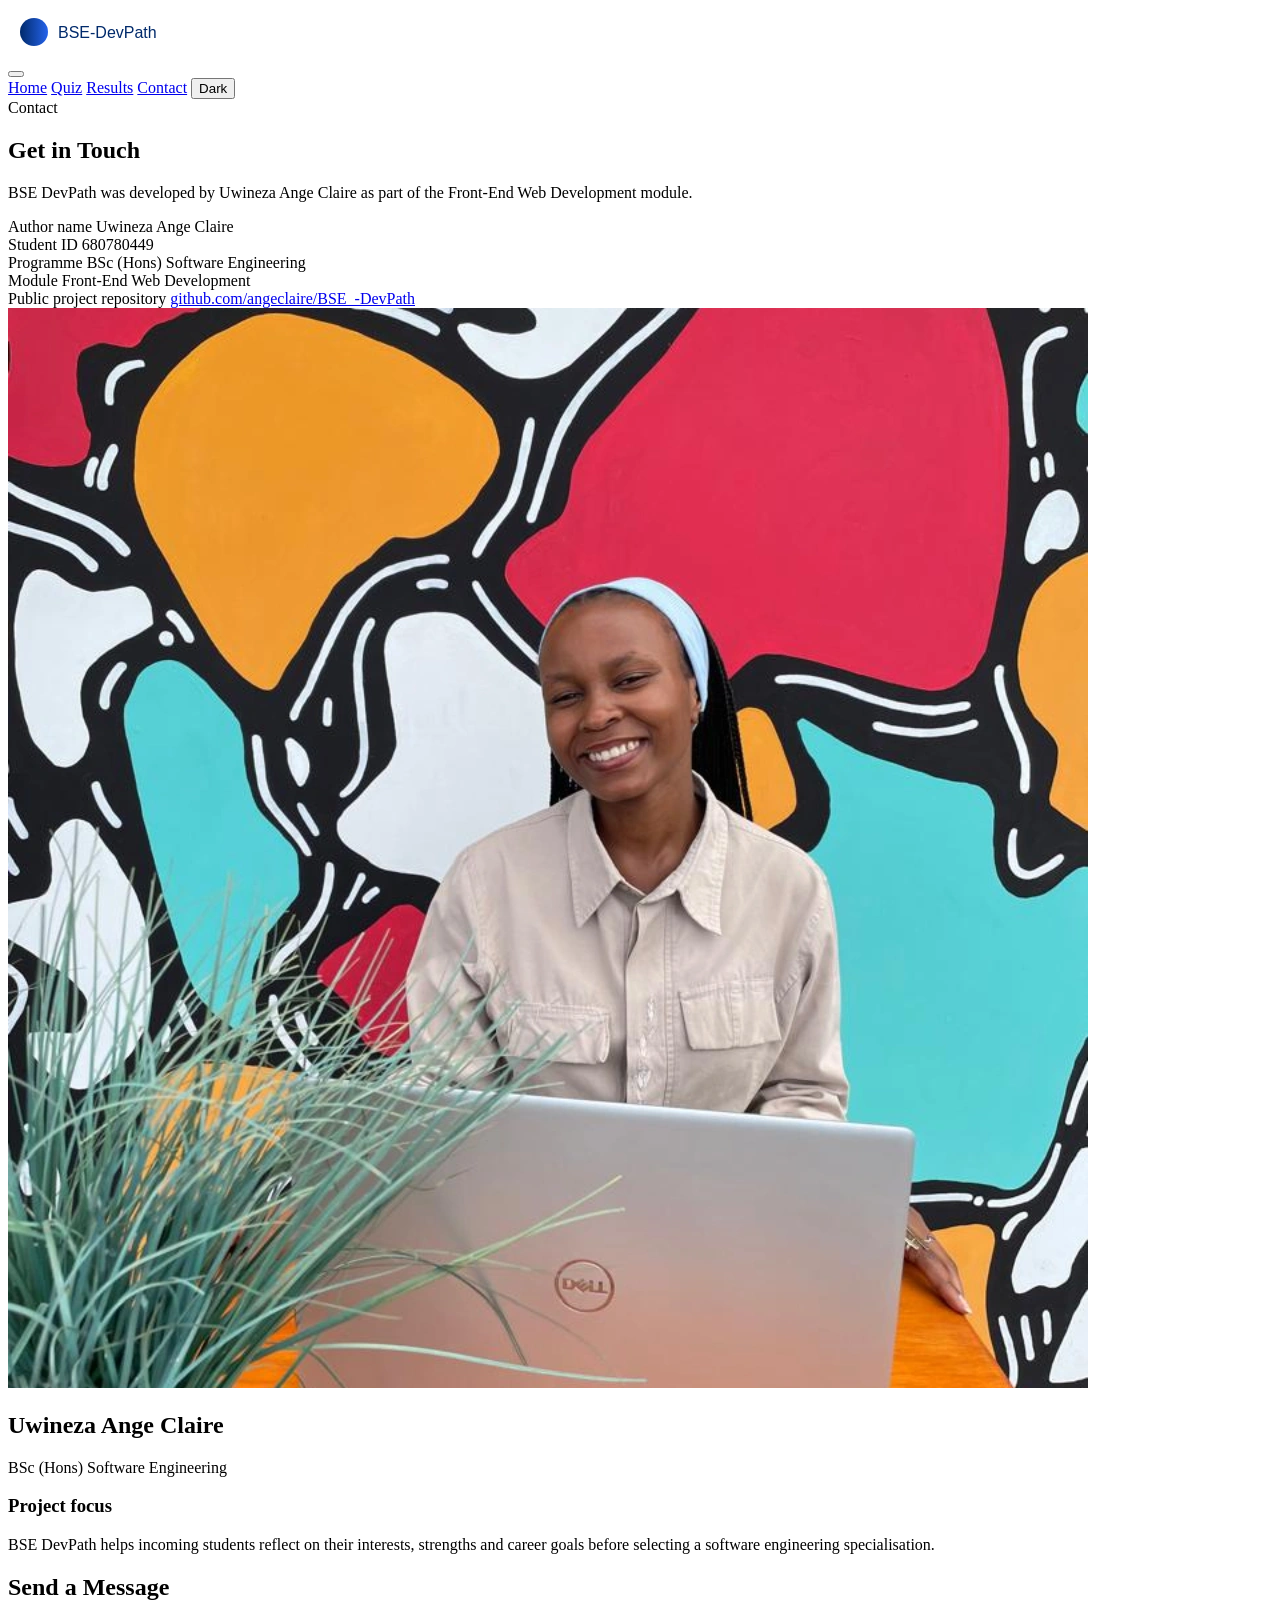
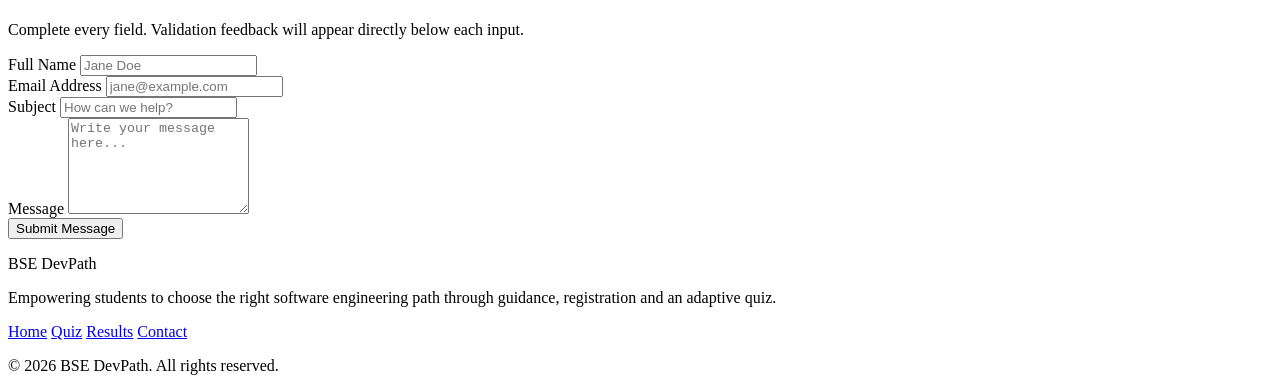
==== contact.html @ 0ea193a8 "Add contact page with author info and validated form" ====
<!doctype html>
<html lang="en">
<head>
  <meta charset="utf-8">
  <meta name="viewport" content="width=device-width, initial-scale=1">
  <title>BSE DevPath — Contact</title>
  <link rel="stylesheet" href="style.css">
</head>

<body>
  <div class="container">

    <!-- Shared header and navigation -->
    <header class="site-header">
      <div class="brand">
        <img id="siteLogo" class="logo" src="assets/logo.svg" alt="BSE DevPath logo">
      </div>

      <button class="nav-toggle" type="button" aria-controls="mainNav" aria-expanded="false" aria-label="Open navigation">
        <span></span>
        <span></span>
        <span></span>
      </button>

      <nav class="nav" id="mainNav" aria-label="Main navigation">
        <a class="nav-link" href="landing.html">Home</a>
        <a class="nav-link" href="quiz.html">Quiz</a>
        <a class="nav-link" href="results.html">Results</a>
        <a class="nav-link" href="contact.html" aria-current="page">Contact</a>
        <button id="themeToggle" class="dark-toggle" type="button" aria-pressed="false">Dark</button>
      </nav>
    </header>

    <main class="contact-page">

      <!-- Author and project information -->
      <section class="contact-hero" aria-labelledby="contactPageTitle">
        <div class="contact-copy">
          <span class="eyebrow">Contact</span>
          <h1 id="contactPageTitle">Get in Touch</h1>

          <p class="lead">BSE DevPath was developed by Uwineza Ange Claire as part of the Front-End Web Development module.</p>

          <div class="author-details">
            <div class="detail-row">
              <span class="detail-label">Author name</span>
              <span class="detail-value">Uwineza Ange Claire</span>
            </div>

            <div class="detail-row">
              <span class="detail-label">Student ID</span>
              <span class="detail-value">680780449</span>
            </div>

            <div class="detail-row">
              <span class="detail-label">Programme</span>
              <span class="detail-value">BSc (Hons) Software Engineering</span>
            </div>

            <div class="detail-row">
              <span class="detail-label">Module</span>
              <span class="detail-value">Front-End Web Development</span>
            </div>
          </div>

          <div class="project-link-box">
            <span class="project-label">Public project repository</span>
            <a class="project-link" href="https://github.com/angeclaire/BSE_-DevPath" target="_blank" rel="noopener noreferrer">github.com/angeclaire/BSE_-DevPath</a>
          </div>
        </div>

        <!-- Author profile -->
        <aside class="contact-aside" aria-label="Author profile">
          <div class="author-card">
            <div class="author-avatar">
              <img class="author-photo" src="assets/my professional picture.webp" alt="Portrait of Uwineza Ange Claire">
            </div>

            <div>
              <h2>Uwineza Ange Claire</h2>
              <p class="muted">BSc (Hons) Software Engineering</p>
            </div>
          </div>

          <div class="contact-summary">
            <h3>Project focus</h3>
            <p>BSE DevPath helps incoming students reflect on their interests, strengths and career goals before selecting a software engineering specialisation.</p>
          </div>
        </aside>
      </section>

      <!-- Contact form with inline validation -->
      <section class="contact-section" aria-labelledby="contactFormTitle">
        <div class="section-heading">
          <h2 id="contactFormTitle">Send a Message</h2>
          <p class="muted">Complete every field. Validation feedback will appear directly below each input.</p>
        </div>

        <form id="contactForm" class="contact-form" novalidate>
          <div class="grid">
            <div>
              <label for="contactName">Full Name</label>
              <input type="text" id="contactName" name="contactName" placeholder="Jane Doe" autocomplete="name" aria-describedby="contactNameError" required>
              <small class="error-message" id="contactNameError" aria-live="polite"></small>
            </div>

            <div>
              <label for="contactEmail">Email Address</label>
              <input type="email" id="contactEmail" name="contactEmail" placeholder="jane@example.com" autocomplete="email" aria-describedby="contactEmailError" required>
              <small class="error-message" id="contactEmailError" aria-live="polite"></small>
            </div>
          </div>

          <div class="grid single">
            <div>
              <label for="contactSubject">Subject</label>
              <input type="text" id="contactSubject" name="contactSubject" placeholder="How can we help?" aria-describedby="contactSubjectError" required>
              <small class="error-message" id="contactSubjectError" aria-live="polite"></small>
            </div>
          </div>

          <div class="grid single">
            <div>
              <label for="contactMessage">Message</label>
              <textarea id="contactMessage" name="contactMessage" rows="6" placeholder="Write your message here..." aria-describedby="contactMessageError" required></textarea>
              <small class="error-message" id="contactMessageError" aria-live="polite"></small>
            </div>
          </div>

          <div class="actions">
            <button type="submit" class="primary" id="sendMessageBtn">Submit Message</button>
            <span id="contactStatus" class="status-message" aria-live="polite"></span>
          </div>
        </form>
      </section>
    </main>

    <!-- Shared footer -->
    <footer class="footer">
      <div class="footer-content">
        <div>
          <p class="footer-brand">BSE DevPath</p>
          <p class="footer-text">Empowering students to choose the right software engineering path through guidance, registration and an adaptive quiz.</p>
        </div>

        <div class="footer-links">
          <a href="landing.html">Home</a>
          <a href="quiz.html">Quiz</a>
          <a href="results.html">Results</a>
          <a href="contact.html">Contact</a>
        </div>
      </div>

      <p class="footer-note">&copy; 2026 BSE DevPath. All rights reserved.</p>
    </footer>
  </div>

  <!-- Shared theme, navigation and contact-validation logic -->
  <script src="script.js"></script>
</body>
</html>
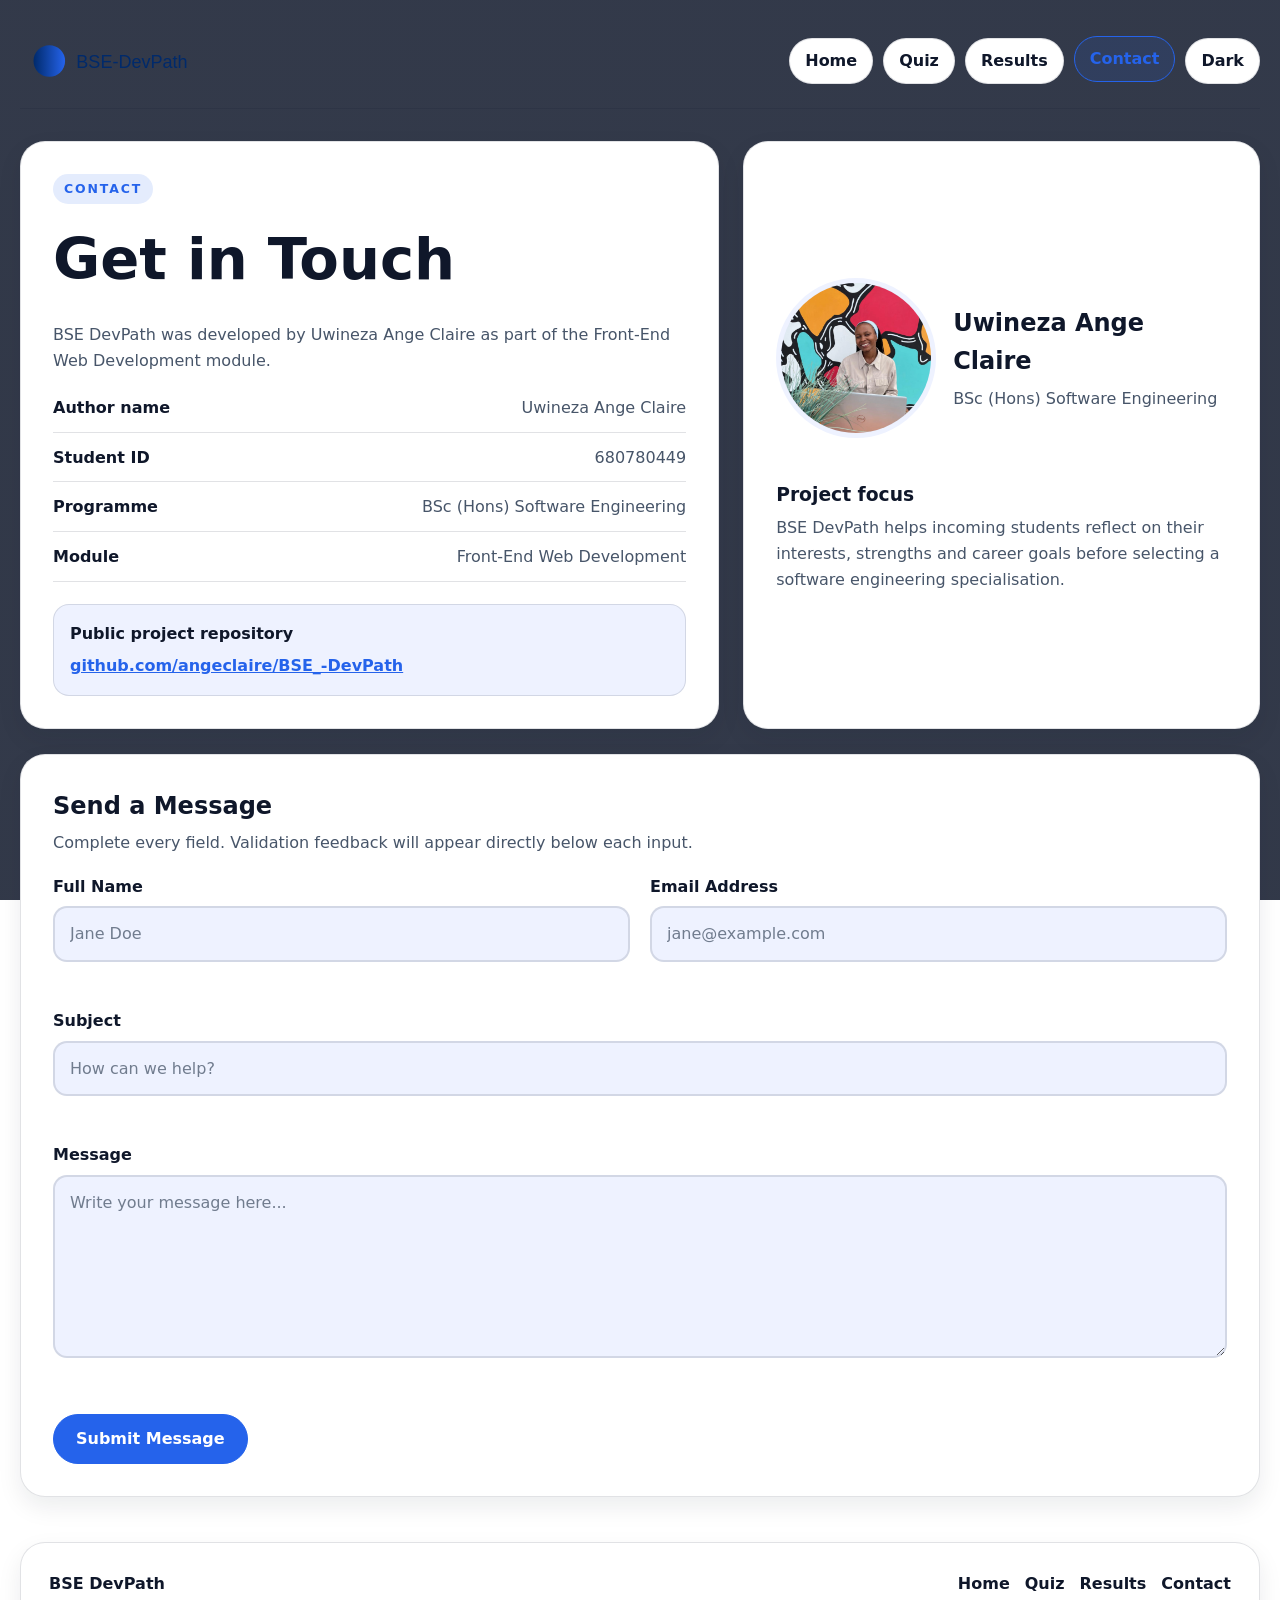
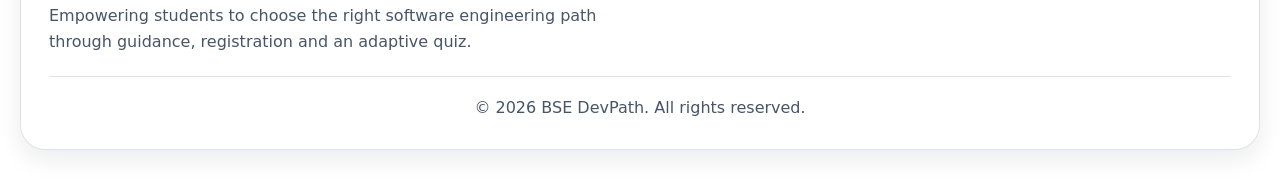
==== commit bd79c240: "changing the file name of landing.html into inde.html" ====
--- a/contact.html
+++ b/contact.html
@@ -23,7 +23,7 @@
       </button>
 
       <nav class="nav" id="mainNav" aria-label="Main navigation">
-        <a class="nav-link" href="landing.html">Home</a>
+        <a class="nav-link" href="index.html">Home</a>
         <a class="nav-link" href="quiz.html">Quiz</a>
         <a class="nav-link" href="results.html">Results</a>
         <a class="nav-link" href="contact.html" aria-current="page">Contact</a>
@@ -144,7 +144,7 @@
         </div>
 
         <div class="footer-links">
-          <a href="landing.html">Home</a>
+          <a href="index.html">Home</a>
           <a href="quiz.html">Quiz</a>
           <a href="results.html">Results</a>
           <a href="contact.html">Contact</a>
--- a/style.css
+++ b/style.css
@@ -0,0 +1,1092 @@
+/* =========================================================
+   COLOUR VARIABLES AND THEMES
+   ========================================================= */
+
+:root {
+  --background: #f4f7fb;
+  --background-gradient: #dbeafe;
+  --surface: #ffffff;
+  --surface-alt: #eef2ff;
+  --text: #0f172a;
+  --muted: #475569;
+  --primary: #2563eb;
+  --primary-dark: #1d4ed8;
+  --primary-soft: rgba(37, 99, 235, 0.12);
+  --success: #15803d;
+  --success-soft: rgba(21, 128, 61, 0.12);
+  --danger: #dc2626;
+  --danger-soft: rgba(220, 38, 38, 0.12);
+  --border: rgba(15, 23, 42, 0.12);
+  --shadow: 0 18px 45px rgba(15, 23, 42, 0.12);
+  --small-shadow: 0 10px 24px rgba(15, 23, 42, 0.08);
+}
+
+body[data-theme="dark"] {
+  --background: #020617;
+  --background-gradient: #172554;
+  --surface: #0f172a;
+  --surface-alt: #172033;
+  --text: #f8fafc;
+  --muted: #cbd5e1;
+  --primary: #60a5fa;
+  --primary-dark: #3b82f6;
+  --primary-soft: rgba(96, 165, 250, 0.15);
+  --success: #4ade80;
+  --success-soft: rgba(74, 222, 128, 0.12);
+  --danger: #f87171;
+  --danger-soft: rgba(248, 113, 113, 0.12);
+  --border: rgba(255, 255, 255, 0.14);
+  --shadow: 0 18px 45px rgba(0, 0, 0, 0.35);
+  --small-shadow: 0 10px 24px rgba(0, 0, 0, 0.22);
+}
+
+
+/* =========================================================
+   GLOBAL STYLES
+   ========================================================= */
+
+*, *::before, *::after { box-sizing: border-box; }
+
+html { scroll-behavior: smooth; }
+
+body {
+  min-height: 100vh;
+  margin: 0;
+  color: var(--text);
+  background: linear-gradient(rgba(15, 23, 42, 0.85), rgba(15, 23, 42, 0.85)), url('assets/landing-bg.jpg') center/cover fixed;
+  background-attachment: fixed;
+  font-family: Inter, system-ui, -apple-system, BlinkMacSystemFont, "Segoe UI", sans-serif;
+  line-height: 1.6;
+  transition: color 0.25s ease, background-color 0.25s ease;
+}
+
+img, svg, video, canvas { max-width: 100%; }
+button, input, textarea { font: inherit; }
+button, a { -webkit-tap-highlight-color: transparent; }
+
+button:focus-visible, a:focus-visible, input:focus-visible, textarea:focus-visible,
+summary:focus-visible, .hotspot-target:focus-visible {
+  outline: 3px solid var(--primary);
+  outline-offset: 3px;
+}
+
+.container {
+  width: min(100% - 40px, 1440px);
+  margin: 0 auto;
+  padding: 24px 0 32px;
+}
+
+.muted { color: var(--muted); }
+.hidden { display: none !important; }
+
+.section-title {
+  margin: 0 0 14px;
+  font-size: clamp(1.5rem, 3vw, 2.1rem);
+}
+
+
+/* =========================================================
+   HEADER AND NAVIGATION
+   ========================================================= */
+
+.site-header {
+  position: relative;
+  z-index: 30;
+  display: flex;
+  align-items: center;
+  justify-content: space-between;
+  gap: 20px;
+  padding: 10px 0 20px;
+  border-bottom: 1px solid var(--border);
+}
+
+.brand {
+  display: flex;
+  align-items: center;
+  gap: 14px;
+}
+
+.logo {
+  display: block;
+  width: auto;
+  height: 54px;
+}
+
+.nav {
+  display: flex;
+  align-items: center;
+  gap: 10px;
+}
+
+.nav-link, .dark-toggle {
+  display: inline-flex;
+  align-items: center;
+  justify-content: center;
+  min-height: 44px;
+  padding: 9px 15px;
+  color: var(--text);
+  background: var(--surface);
+  border: 1px solid var(--border);
+  border-radius: 999px;
+  font-weight: 700;
+  text-decoration: none;
+  cursor: pointer;
+  transition: transform 0.2s ease, color 0.2s ease, background-color 0.2s ease, border-color 0.2s ease;
+}
+
+.nav-link:hover, .dark-toggle:hover, .nav-link[aria-current="page"] {
+  color: var(--primary);
+  background: var(--primary-soft);
+  border-color: var(--primary);
+  transform: translateY(-2px);
+}
+
+.nav-toggle {
+  display: none;
+  width: 46px;
+  height: 46px;
+  padding: 10px;
+  color: var(--text);
+  background: var(--surface);
+  border: 1px solid var(--border);
+  border-radius: 14px;
+  cursor: pointer;
+}
+
+.nav-toggle span {
+  display: block;
+  width: 24px;
+  height: 2px;
+  margin: 4px auto;
+  background: currentColor;
+  border-radius: 999px;
+  transition: transform 0.2s ease, opacity 0.2s ease;
+}
+
+.nav-toggle[aria-expanded="true"] span:nth-child(1) { transform: translateY(6px) rotate(45deg); }
+.nav-toggle[aria-expanded="true"] span:nth-child(2) { opacity: 0; }
+.nav-toggle[aria-expanded="true"] span:nth-child(3) { transform: translateY(-6px) rotate(-45deg); }
+
+
+/* =========================================================
+   LANDING-PAGE HERO
+   ========================================================= */
+
+.hero {
+  display: grid;
+  grid-template-columns: minmax(0, 1fr);
+  align-items: center;
+  min-height: 420px;
+  margin: 30px 0 45px;
+  padding: clamp(30px, 6vw, 50px);
+  overflow: hidden;
+  background: linear-gradient(135deg, var(--surface), var(--primary-soft));
+  border: 1px solid var(--border);
+  border-radius: 32px;
+  box-shadow: var(--shadow);
+}
+
+.hero h1 {
+  max-width: 900px;
+  margin: 0;
+  font-size: clamp(2.5rem, 4vw, 4rem);
+  line-height: 1.03;
+  letter-spacing: normal;
+}
+
+.hero p {
+  max-width: 760px;
+  margin: 22px 0 0;
+  color: var(--muted);
+  font-size: clamp(1rem, 2vw, 1.18rem);
+}
+
+.cta, a.primary {
+  display: inline-flex;
+  align-items: center;
+  justify-content: center;
+  min-height: 48px;
+  margin-top: 25px;
+  padding: 12px 22px;
+  color: #ffffff;
+  background: var(--primary);
+  border: 0;
+  border-radius: 999px;
+  box-shadow: 0 14px 30px rgba(37, 99, 235, 0.25);
+  font-weight: 800;
+  text-decoration: none;
+  transition: transform 0.2s ease, background-color 0.2s ease;
+}
+
+.cta:hover, a.primary:hover {
+  background: var(--primary-dark);
+  transform: translateY(-2px);
+}
+
+
+/* =========================================================
+   SPECIALISATION CARDS
+   ========================================================= */
+
+.cards {
+  display: grid;
+  grid-template-columns: repeat(4, minmax(0, 1fr));
+  gap: 18px;
+  margin: 22px 0 10px;
+}
+
+.card {
+  width: 100%;
+  min-height: 230px;
+  padding: 16px;
+  color: var(--text);
+  background: var(--surface);
+  border: 2px solid transparent;
+  border-radius: 24px;
+  box-shadow: var(--small-shadow);
+  font: inherit;
+  text-align: left;
+  cursor: pointer;
+  appearance: none;
+  transition: transform 0.22s ease, border-color 0.22s ease, box-shadow 0.22s ease, background-color 0.22s ease;
+}
+
+.card:hover {
+  border-color: var(--primary);
+  box-shadow: var(--shadow);
+  transform: translateY(-6px);
+}
+
+.card.selected, .card[aria-pressed="true"] {
+  background: var(--primary-soft);
+  border-color: var(--primary);
+  transform: translateY(-4px);
+}
+
+.card-row {
+  display: flex;
+  align-items: flex-start;
+  gap: 15px;
+}
+
+.card-row svg {
+  flex: 0 0 auto;
+  color: var(--primary);
+}
+
+.card h3 {
+  margin: 0 0 9px;
+  font-size: 1.06rem;
+}
+
+.card p { margin: 0; }
+
+.card .muted {
+  color: var(--muted);
+  font-size: 0.91rem;
+  line-height: 1.55;
+}
+
+.card .muted strong {
+  display: block;
+  margin-bottom: 5px;
+  color: var(--text);
+}
+
+
+/* =========================================================
+   FORMS AND INLINE VALIDATION
+   ========================================================= */
+
+form {
+  padding: clamp(20px, 4vw, 24px);
+  background: var(--surface);
+  border: 1px solid var(--border);
+  border-radius: 26px;
+  box-shadow: var(--small-shadow);
+}
+
+.grid {
+  display: grid;
+  grid-template-columns: repeat(2, minmax(0, 1fr));
+  gap: 20px;
+}
+
+.grid.single { grid-template-columns: 1fr; }
+
+label {
+  display: block;
+  margin-bottom: 7px;
+  color: var(--text);
+  font-weight: 700;
+}
+
+input, textarea {
+  width: 100%;
+  padding: 13px 15px;
+  color: var(--text);
+  background: var(--surface-alt);
+  border: 2px solid var(--border);
+  border-radius: 14px;
+  outline: none;
+  transition: border-color 0.2s ease, box-shadow 0.2s ease, background-color 0.2s ease;
+}
+
+input::placeholder, textarea::placeholder {
+  color: var(--muted);
+  opacity: 0.75;
+}
+
+input:focus, textarea:focus {
+  border-color: var(--primary);
+  box-shadow: 0 0 0 4px var(--primary-soft);
+}
+
+input.is-valid, textarea.is-valid {
+  background: linear-gradient(var(--success-soft), var(--success-soft)), var(--surface);
+  border-color: var(--success);
+  box-shadow: 0 0 0 3px var(--success-soft);
+}
+
+input.is-invalid, textarea.is-invalid {
+  background: linear-gradient(var(--danger-soft), var(--danger-soft)), var(--surface);
+  border-color: var(--danger);
+  box-shadow: 0 0 0 3px var(--danger-soft);
+}
+
+.error-message {
+  display: block;
+  min-height: 22px;
+  margin-top: 6px;
+  color: var(--danger);
+  font-size: 0.86rem;
+  font-weight: 700;
+}
+
+.specialisation-error { margin: 4px 0 24px; }
+
+.actions, .actions-row {
+  display: flex;
+  align-items: center;
+  flex-wrap: wrap;
+  gap: 12px;
+  margin-top: 20px;
+}
+
+button.primary {
+  min-height: 46px;
+  padding: 11px 22px;
+  color: #ffffff;
+  background: var(--primary);
+  border: 1px solid var(--primary);
+  border-radius: 999px;
+  font-weight: 800;
+  cursor: pointer;
+  transition: transform 0.2s ease, background-color 0.2s ease;
+}
+
+button.primary:hover {
+  background: var(--primary-dark);
+  transform: translateY(-2px);
+}
+
+button.primary:disabled, button.secondary:disabled {
+  cursor: not-allowed;
+  opacity: 0.5;
+  transform: none;
+}
+
+.secondary {
+  min-height: 46px;
+  padding: 11px 19px;
+  color: var(--text);
+  background: var(--surface);
+  border: 1px solid var(--border);
+  border-radius: 999px;
+  font-weight: 700;
+  cursor: pointer;
+  transition: color 0.2s ease, background-color 0.2s ease, border-color 0.2s ease;
+}
+
+.secondary:hover {
+  color: var(--primary);
+  background: var(--primary-soft);
+  border-color: var(--primary);
+}
+
+.status-message {
+  color: var(--success);
+  font-weight: 700;
+}
+
+
+/* =========================================================
+   QUIZ HEADER, TIMER AND PROGRESS
+   ========================================================= */
+
+.quiz-page { padding-bottom: 35px; }
+
+.quiz-header {
+  display: flex;
+  align-items: flex-end;
+  justify-content: space-between;
+  gap: 25px;
+  margin: 32px 0 22px;
+}
+
+.quiz-header h1 {
+  margin: 0;
+  font-size: clamp(2rem, 5vw, 3.4rem);
+}
+
+.quiz-header p { margin: 8px 0 0; }
+
+.quiz-status {
+  width: min(100%, 470px);
+  padding: 18px;
+  background: var(--surface);
+  border: 1px solid var(--border);
+  border-radius: 20px;
+  box-shadow: var(--small-shadow);
+}
+
+.timer {
+  color: var(--primary);
+  font-size: 1.25rem;
+  font-weight: 900;
+}
+
+.timer.timer-warning {
+  color: var(--danger);
+  animation: timer-pulse 1s ease-in-out infinite;
+}
+
+.timer-message {
+  min-height: 22px;
+  color: var(--danger);
+  font-size: 0.86rem;
+  font-weight: 700;
+}
+
+@keyframes timer-pulse {
+  0%, 100% { transform: scale(1); }
+  50% { transform: scale(1.05); }
+}
+
+.progress-text {
+  margin: 7px 0;
+  color: var(--muted);
+  font-size: 0.92rem;
+}
+
+.progress-track {
+  width: 100%;
+  height: 11px;
+  overflow: hidden;
+  background: var(--surface-alt);
+  border-radius: 999px;
+}
+
+.progress-fill {
+  width: 0;
+  height: 100%;
+  background: linear-gradient(90deg, var(--primary), #7c3aed);
+  border-radius: inherit;
+  transition: width 0.3s ease;
+}
+
+
+/* =========================================================
+   QUIZ QUESTIONS AND OPTIONS
+   ========================================================= */
+
+.quiz-card {
+  min-height: 390px;
+  padding: clamp(22px, 4vw, 38px);
+  background: var(--surface);
+  border: 1px solid var(--border);
+  border-radius: 28px;
+  box-shadow: var(--shadow);
+}
+
+.quiz-card h2 {
+  margin: 0 0 12px;
+  font-size: clamp(1.35rem, 3vw, 1.9rem);
+}
+
+.quiz-card > p { color: var(--muted); }
+
+.quiz-options {
+  display: grid;
+  gap: 13px;
+  margin-top: 22px;
+}
+
+.quiz-option {
+  display: grid;
+  grid-template-columns: 24px minmax(0, 1fr);
+  align-items: start;
+  gap: 11px;
+  margin: 0;
+  padding: 15px;
+  color: var(--text);
+  background: var(--surface-alt);
+  border: 2px solid transparent;
+  border-radius: 17px;
+  cursor: pointer;
+  transition: border-color 0.2s ease, background-color 0.2s ease, transform 0.2s ease;
+}
+
+.quiz-option:hover {
+  border-color: var(--primary);
+  transform: translateX(4px);
+}
+
+.quiz-option.active {
+  background: var(--primary-soft);
+  border-color: var(--primary);
+}
+
+.quiz-option input[type="radio"] {
+  width: 18px;
+  height: 18px;
+  margin: 3px 0 0;
+  padding: 0;
+  accent-color: var(--primary);
+  box-shadow: none;
+}
+
+.quiz-option span { display: block; }
+
+.quiz-controls {
+  display: flex;
+  justify-content: flex-end;
+  flex-wrap: wrap;
+  gap: 12px;
+  margin-top: 22px;
+}
+
+.quiz-results {
+  margin-top: 20px;
+  padding: 20px;
+  background: var(--surface);
+  border: 1px solid var(--border);
+  border-radius: 20px;
+}
+
+
+/* =========================================================
+   INTERACTIVE HOTSPOT
+   ========================================================= */
+
+.hotspot-board {
+  display: grid;
+  gap: 20px;
+}
+
+.hotspot-svg {
+  width: min(100%, 760px);
+  margin: 0 auto;
+  overflow: hidden;
+  border-radius: 24px;
+  box-shadow: var(--shadow);
+}
+
+.hotspot-svg svg {
+  display: block;
+  width: 100%;
+  height: auto;
+}
+
+.hotspot-target { cursor: pointer; }
+
+.hotspot-target rect {
+  transition: fill 0.2s ease, stroke 0.2s ease, stroke-width 0.2s ease;
+}
+
+.hotspot-target:hover rect {
+  stroke: #60a5fa;
+  stroke-width: 5;
+}
+
+
+/* =========================================================
+   AUDIO AND VIDEO QUESTIONS
+   ========================================================= */
+
+.audio-card, .video-card {
+  margin: 20px 0;
+  padding: 18px;
+  background: var(--surface-alt);
+  border: 1px solid var(--border);
+  border-radius: 20px;
+}
+
+.audio-controls {
+  display: flex;
+  align-items: center;
+  flex-wrap: wrap;
+  gap: 12px;
+}
+
+.audio-controls button {
+  min-height: 44px;
+  padding: 10px 20px;
+  color: #ffffff;
+  background: var(--primary);
+  border: 0;
+  border-radius: 999px;
+  font-weight: 800;
+  cursor: pointer;
+}
+
+.audio-controls button:hover { background: var(--primary-dark); }
+
+.score-label {
+  color: var(--muted);
+  font-size: 0.94rem;
+}
+
+.video-container {
+  position: relative;
+  overflow: hidden;
+  background: #000000;
+  border-radius: 18px;
+}
+
+.video-container video {
+  display: block;
+  width: 100%;
+}
+
+.video-overlay {
+  position: absolute;
+  inset: 0;
+  display: grid;
+  place-items: center;
+  padding: 24px;
+  color: #ffffff;
+  background: rgba(2, 6, 23, 0.87);
+  text-align: center;
+  cursor: pointer;
+  opacity: 0;
+  pointer-events: none;
+  transition: opacity 0.25s ease;
+}
+
+.video-overlay.visible {
+  opacity: 1;
+  pointer-events: auto;
+}
+
+.video-overlay strong { font-size: 1.2rem; }
+
+
+/* =========================================================
+   RESULTS PAGE AND CANVAS
+   ========================================================= */
+
+.results-hero {
+  display: grid;
+  gap: 20px;
+  margin: 30px 0;
+}
+
+.result-card {
+  padding: 22px;
+  background: var(--surface);
+  border: 1px solid var(--border);
+  border-radius: 22px;
+  box-shadow: var(--small-shadow);
+}
+
+.banner { background: linear-gradient(100deg, var(--primary-soft), var(--surface)); }
+.banner h2 { margin: 0 0 6px; }
+
+.primary-card {
+  display: flex;
+  align-items: center;
+  justify-content: space-between;
+  gap: 20px;
+}
+
+.primary-card h3 { font-size: 1.5rem; }
+
+.primary-score {
+  color: var(--primary);
+  font-size: clamp(2rem, 5vw, 3.4rem);
+  font-weight: 900;
+  line-height: 1;
+}
+
+.pill {
+  display: inline-flex;
+  padding: 5px 11px;
+  color: var(--primary);
+  background: var(--primary-soft);
+  border: 1px solid var(--primary);
+  border-radius: 999px;
+  font-size: 0.82rem;
+  font-weight: 800;
+}
+
+.canvas-wrap {
+  display: grid;
+  grid-template-columns: minmax(0, 1fr) 360px;
+  gap: 20px;
+  align-items: start;
+}
+
+.canvas-wrap canvas {
+  display: block;
+  width: 100%;
+  min-height: 280px;
+  aspect-ratio: 720 / 520;
+  border-radius: 15px;
+}
+
+.center {
+  display: grid;
+  place-items: center;
+}
+
+.recommendations {
+  display: grid;
+  gap: 12px;
+}
+
+.rec-item {
+  padding: 14px;
+  background: var(--surface-alt);
+  border: 1px solid var(--border);
+  border-radius: 15px;
+}
+
+details.rec-details {
+  overflow: hidden;
+  background: var(--surface);
+  border: 1px solid var(--border);
+  border-radius: 16px;
+}
+
+details.rec-details summary {
+  padding: 15px;
+  background: var(--surface-alt);
+  cursor: pointer;
+}
+
+details.rec-details .content { padding: 15px; }
+
+
+/* =========================================================
+   CONTACT PAGE
+   ========================================================= */
+
+.contact-page { padding-top: 32px; }
+
+.contact-hero {
+  display: grid;
+  grid-template-columns: minmax(0, 1.15fr) minmax(300px, 0.85fr);
+  gap: 24px;
+  margin-bottom: 25px;
+}
+
+.contact-copy, .contact-aside, .contact-section {
+  padding: clamp(22px, 4vw, 32px);
+  background: var(--surface);
+  border: 1px solid var(--border);
+  border-radius: 25px;
+  box-shadow: var(--small-shadow);
+}
+
+.contact-copy h1 {
+  margin: 10px 0;
+  font-size: clamp(2.2rem, 5vw, 3.6rem);
+}
+
+.contact-copy .lead { color: var(--muted); }
+
+.eyebrow {
+  display: inline-flex;
+  padding: 5px 11px;
+  color: var(--primary);
+  background: var(--primary-soft);
+  border-radius: 999px;
+  font-size: 0.78rem;
+  font-weight: 900;
+  letter-spacing: 0.15em;
+  text-transform: uppercase;
+}
+
+.author-details {
+  display: grid;
+  gap: 12px;
+  margin-top: 22px;
+}
+
+.detail-row {
+  display: flex;
+  justify-content: space-between;
+  gap: 18px;
+  padding-bottom: 11px;
+  border-bottom: 1px solid var(--border);
+}
+
+.detail-label { font-weight: 800; }
+
+.detail-value {
+  color: var(--muted);
+  text-align: right;
+}
+
+.project-link-box {
+  margin-top: 22px;
+  padding: 16px;
+  background: var(--surface-alt);
+  border: 1px solid var(--border);
+  border-radius: 16px;
+}
+
+.project-label {
+  display: block;
+  margin-bottom: 7px;
+  font-weight: 800;
+}
+
+.project-link {
+  color: var(--primary);
+  font-weight: 700;
+  word-break: break-word;
+}
+
+.contact-aside {
+  display: flex;
+  flex-direction: column;
+  justify-content: center;
+  gap: 24px;
+}
+
+.author-card {
+  display: flex;
+  align-items: center;
+  gap: 17px;
+}
+
+.author-avatar {
+  flex: 0 0 auto;
+  width: 160px;
+  height: 160px;
+  overflow: hidden;
+  background: var(--primary-soft);
+  border: 5px solid var(--surface-alt);
+  border-radius: 50%;
+}
+
+.author-photo {
+  width: 100%;
+  height: 100%;
+  object-fit: cover;
+  object-position: center top;
+}
+
+.author-card h2 { margin: 0; }
+.author-card p { margin: 5px 0 0; }
+
+.contact-summary h3 { margin-bottom: 5px; }
+
+.contact-summary p {
+  margin: 0;
+  color: var(--muted);
+}
+
+.contact-section { margin-bottom: 30px; }
+
+.section-heading h2 { margin: 0; }
+.section-heading p { margin: 5px 0 18px; }
+
+.contact-form {
+  padding: 0;
+  background: transparent;
+  border: 0;
+  box-shadow: none;
+}
+
+.contact-form .grid.single { margin-top: 18px; }
+
+.contact-form textarea {
+  min-height: 150px;
+  resize: vertical;
+}
+
+
+/* =========================================================
+   FOOTER
+   ========================================================= */
+
+.footer {
+  margin-top: 45px;
+  padding: 28px;
+  background: var(--surface);
+  border: 1px solid var(--border);
+  border-radius: 25px;
+  box-shadow: var(--small-shadow);
+}
+
+.footer-content {
+  display: flex;
+  align-items: flex-start;
+  justify-content: space-between;
+  flex-wrap: wrap;
+  gap: 25px;
+}
+
+.footer-brand {
+  margin: 0 0 7px;
+  font-weight: 900;
+}
+
+.footer-text {
+  max-width: 560px;
+  margin: 0;
+  color: var(--muted);
+}
+
+.footer-links {
+  display: flex;
+  flex-wrap: wrap;
+  gap: 15px;
+}
+
+.footer-links a {
+  color: var(--text);
+  font-weight: 700;
+  text-decoration: none;
+}
+
+.footer-links a:hover {
+  color: var(--primary);
+  text-decoration: underline;
+}
+
+.footer-note {
+  margin: 22px 0 0;
+  padding-top: 18px;
+  color: var(--muted);
+  border-top: 1px solid var(--border);
+  text-align: center;
+}
+
+
+/* =========================================================
+   TABLET RESPONSIVENESS
+   ========================================================= */
+
+@media (max-width: 1050px) {
+  .cards { grid-template-columns: repeat(2, minmax(0, 1fr)); }
+  .contact-hero, .canvas-wrap { grid-template-columns: 1fr; }
+}
+
+@media (max-width: 800px) {
+  .quiz-header {
+    align-items: stretch;
+    flex-direction: column;
+  }
+
+  .quiz-status { width: 100%; }
+  .grid, .contact-form .grid { grid-template-columns: 1fr; }
+
+  .primary-card {
+    align-items: flex-start;
+    flex-direction: column;
+  }
+}
+
+
+/* =========================================================
+   MOBILE RESPONSIVENESS
+   ========================================================= */
+
+@media (max-width: 660px) {
+  .container {
+    width: min(100% - 24px, 1440px);
+    padding-top: 14px;
+  }
+
+  .logo { height: 44px; }
+  .nav-toggle { display: block; }
+
+  .nav {
+    position: absolute;
+    top: calc(100% + 10px);
+    right: 0;
+    display: none;
+    width: min(290px, 92vw);
+    padding: 13px;
+    background: var(--surface);
+    border: 1px solid var(--border);
+    border-radius: 19px;
+    box-shadow: var(--shadow);
+  }
+
+  .nav.nav-open {
+    display: flex;
+    align-items: stretch;
+    flex-direction: column;
+  }
+
+  .nav-link, .dark-toggle { width: 100%; }
+
+  .hero {
+    min-height: 360px;
+    margin-top: 20px;
+    padding: 28px 22px;
+    border-radius: 24px;
+  }
+
+  .cards { grid-template-columns: 1fr; }
+  .card { min-height: auto; }
+
+  form, .quiz-card, .result-card, .contact-copy, .contact-aside, .contact-section {
+    padding: 20px;
+  }
+
+  .quiz-controls, .actions-row {
+    display: grid;
+    grid-template-columns: 1fr;
+  }
+
+  .quiz-controls button, .actions-row button, .actions-row a { width: 100%; }
+
+  .author-card {
+    align-items: center;
+    flex-direction: column;
+    text-align: center;
+  }
+
+  .author-avatar {
+    width: 145px;
+    height: 145px;
+  }
+
+  .detail-row {
+    flex-direction: column;
+    gap: 3px;
+  }
+
+  .detail-value { text-align: left; }
+  .footer-content { flex-direction: column; }
+}
+
+
+/* =========================================================
+   REDUCED-MOTION ACCESSIBILITY
+   ========================================================= */
+
+@media (prefers-reduced-motion: reduce) {
+  *, *::before, *::after {
+    scroll-behavior: auto !important;
+    animation-duration: 0.01ms !important;
+    animation-iteration-count: 1 !important;
+    transition-duration: 0.01ms !important;
+  }
+}
